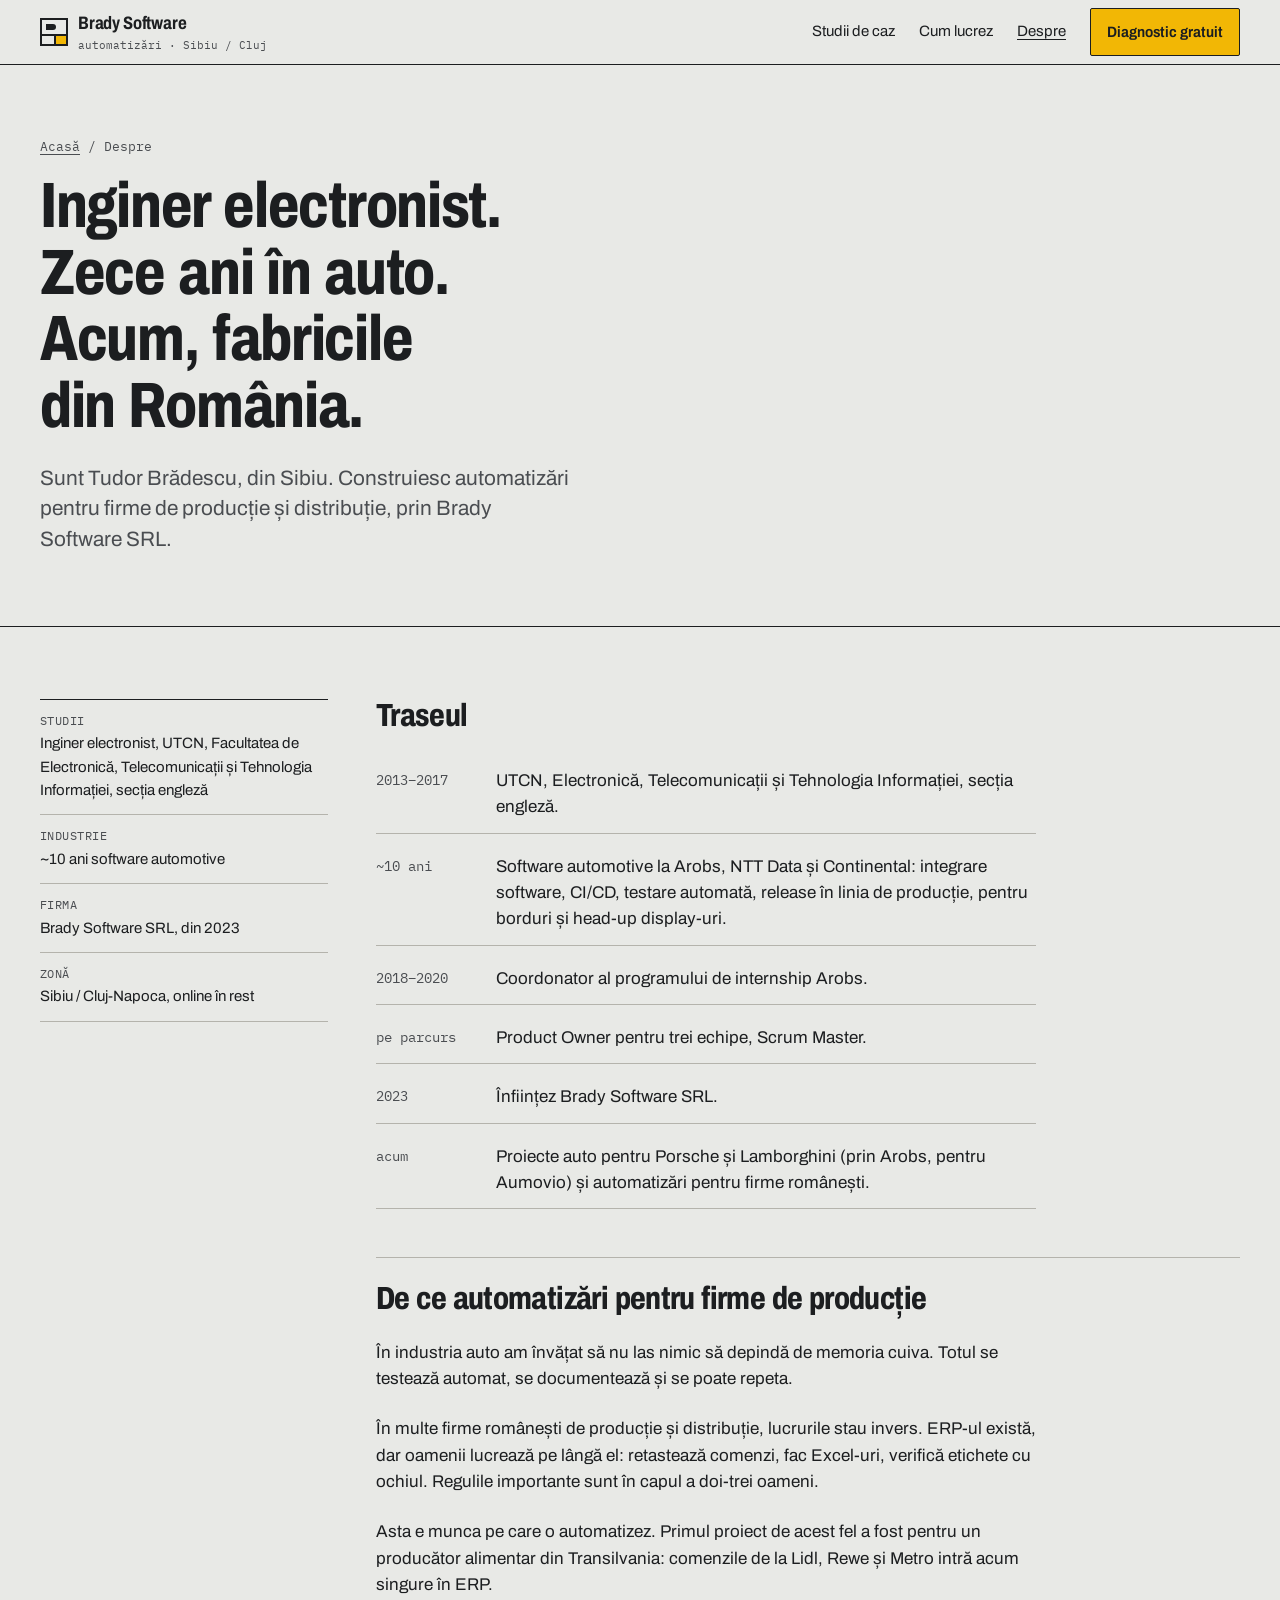
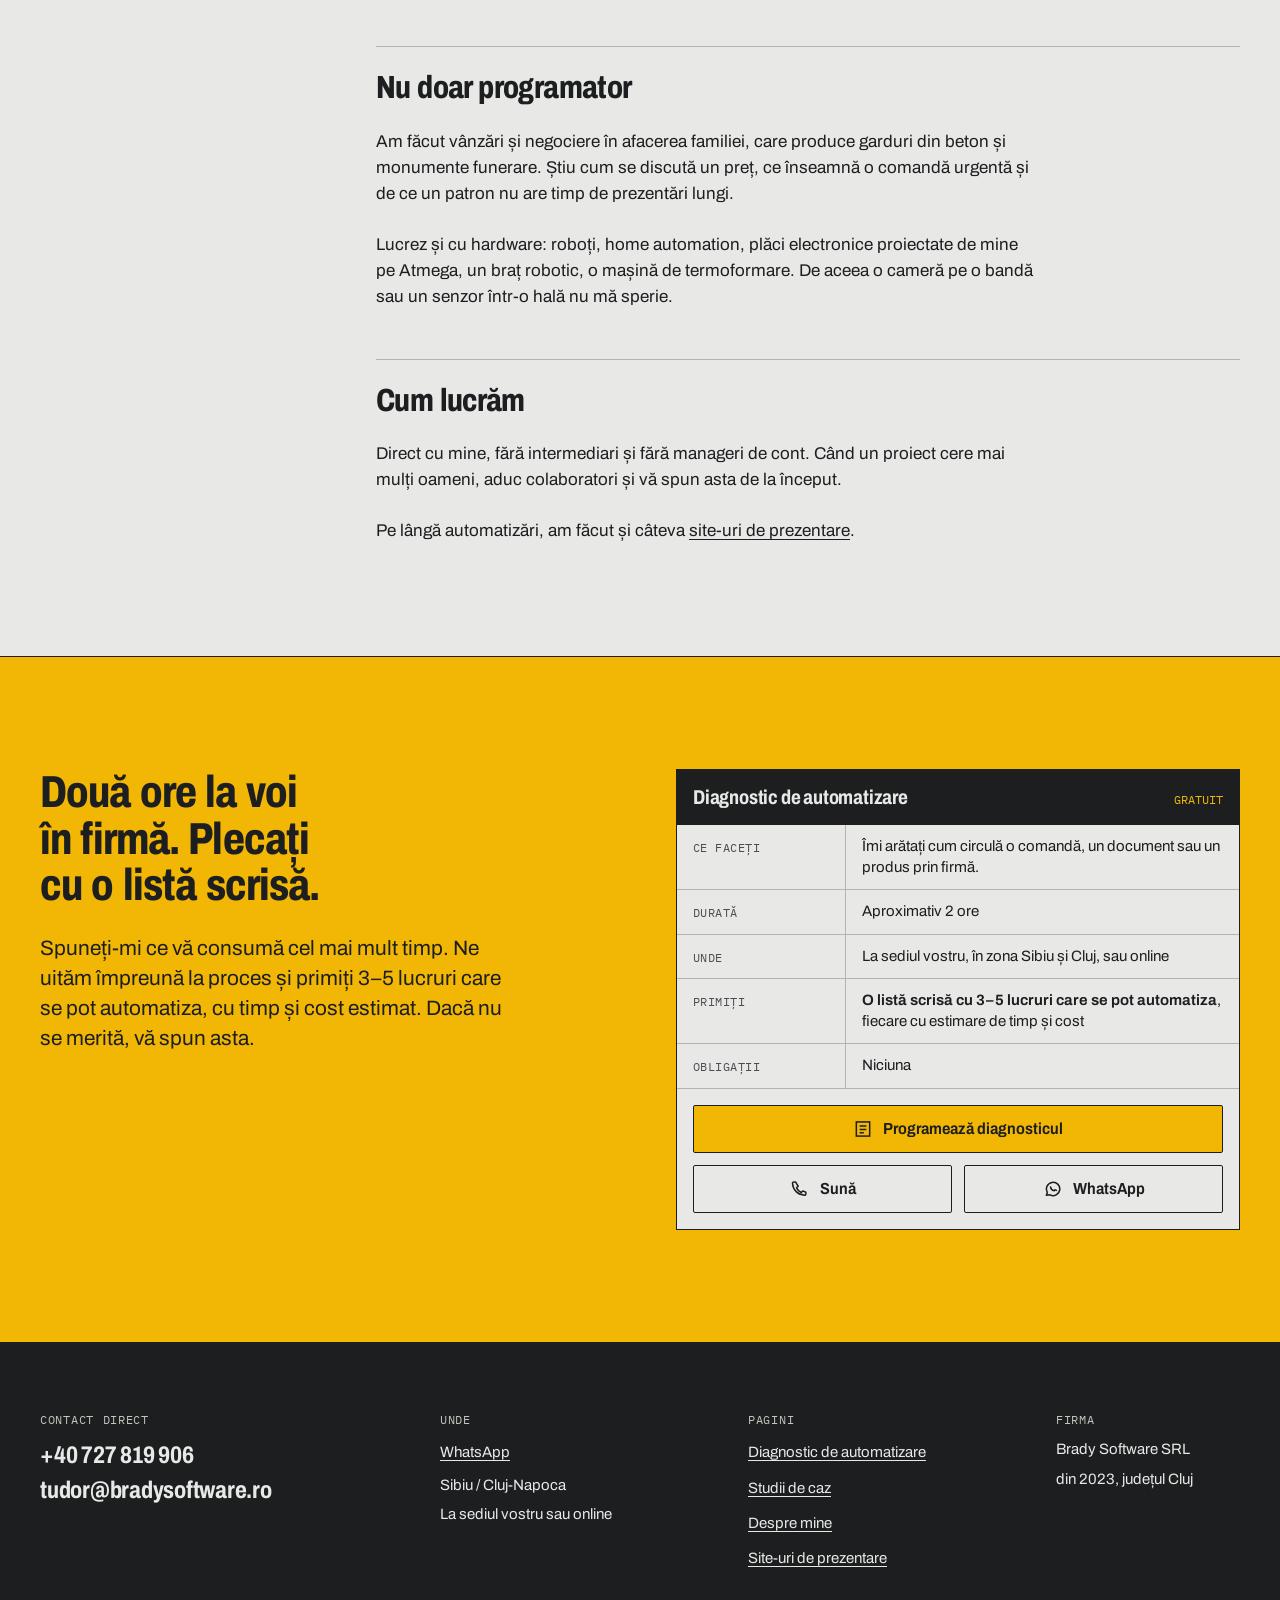
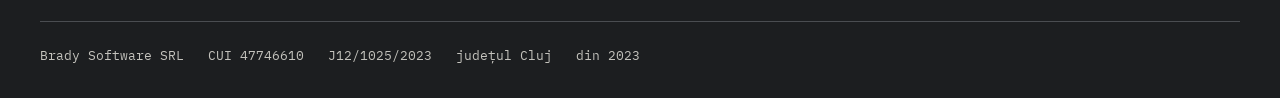
==== despre/index.html @ f9c05fac "Redesign bradysoftware.ro: fișa tehnică pentru Diagnostic de automatizare Site static nou, construit" ====
<!doctype html>
<html lang="ro">
<head>
<meta charset="utf-8">
<meta name="viewport" content="width=device-width, initial-scale=1">
<title>Despre Tudor Brădescu · inginer electronist, Brady Software</title>
<meta name="description" content="Tudor Brădescu: inginer electronist (UTCN), ~10 ani software automotive pentru Porsche, Lamborghini, VAG, Fiat, Daimler. Automatizări pentru firme de producție din Sibiu și Cluj.">
<meta name="google-site-verification" content="6ZUqol2t58WAzZCmuZWz_igj--zonNAEHLZI6_IPWWA">
<meta name="theme-color" content="#E8E9E6">
<link rel="canonical" href="https://bradysoftware.ro/despre/">
<link rel="icon" href="/favicon.svg" type="image/svg+xml">
<link rel="preload" href="/assets/fonts/archivo-ro.woff2" as="font" type="font/woff2" crossorigin>
<link rel="stylesheet" href="/assets/css/site.css">
<meta property="og:type" content="website">
<meta property="og:locale" content="ro_RO">
<meta property="og:site_name" content="Brady Software">
<meta property="og:title" content="Despre Tudor Brădescu · inginer electronist, Brady Software">
<meta property="og:description" content="Tudor Brădescu: inginer electronist (UTCN), ~10 ani software automotive pentru Porsche, Lamborghini, VAG, Fiat, Daimler. Automatizări pentru firme de producție din Sibiu și Cluj.">
<meta property="og:url" content="https://bradysoftware.ro/despre/">
<meta property="og:image" content="https://bradysoftware.ro/og-image.jpg">
<meta property="og:image:width" content="1200">
<meta property="og:image:height" content="630">
<meta property="og:image:alt" content="Brady Software: automatizări și AI pentru producție și distribuție. Diagnostic de automatizare gratuit.">
<meta name="twitter:card" content="summary_large_image">
</head>
<body>
<a class="skip" href="#continut">Sari la conținut</a>
<header class="site-head">
  <div class="wrap">
    <a class="brand" href="/" aria-label="Brady Software, pagina principală"><svg viewBox="0 0 28 28" aria-hidden="true"><rect x="1" y="1" width="26" height="26" fill="none" stroke="#1C1E20" stroke-width="2"/><path d="M1 17h26M15 17v10" stroke="#1C1E20" stroke-width="2"/><rect x="16" y="18" width="10" height="8" fill="#F2B705"/><path d="M6 6h7a3 3 0 0 1 0 6H6z" fill="#1C1E20"/></svg><span>Brady Software<small>automatizări · Sibiu / Cluj</small></span></a>
    <nav class="nav" aria-label="Principal">
      <a href="/#studii">Studii de caz</a>
      <a href="/#cum-lucrez" class="hide-sm">Cum lucrez</a>
      <a href="/despre/" aria-current="page">Despre</a>
      <a class="btn btn-signal" href="/diagnostic/">Diagnostic gratuit</a>
    </nav>
  </div>
</header>
<main id="continut">

<header class="page-head">
  <div class="wrap">
    <p class="crumbs"><a href="/">Acasă</a> / Despre</p>
    <h1>Inginer electronist. Zece ani în auto. Acum, fabricile din România.</h1>
    <p class="lead">Sunt Tudor Brădescu, din Sibiu. Construiesc automatizări pentru firme de producție și distribuție, prin Brady Software SRL.</p>
  </div>
</header>
<div class="wrap article">
  <aside class="article-aside" aria-label="Pe scurt">
    <dl>
      <dt>Studii</dt><dd>Inginer electronist, UTCN, Facultatea de Electronică, Telecomunicații și Tehnologia Informației, secția engleză</dd>
      <dt>Industrie</dt><dd>~10 ani software automotive</dd>
      <dt>Firma</dt><dd>Brady Software SRL, din 2023</dd>
      <dt>Zonă</dt><dd>Sibiu / Cluj-Napoca, online în rest</dd>
    </dl>
  </aside>
  <article class="prose">
    <h2>Traseul</h2>
    <ol class="timeline">
      <li><span class="yr">2013–2017</span><span>UTCN, Electronică, Telecomunicații și Tehnologia Informației, secția engleză.</span></li>
      <li><span class="yr">~10 ani</span><span>Software automotive la Arobs, NTT Data și Continental: integrare software, CI/CD, testare automată, release în linia de producție, pentru borduri și head-up display-uri.</span></li>
      <li><span class="yr">2018–2020</span><span>Coordonator al programului de internship Arobs.</span></li>
      <li><span class="yr">pe parcurs</span><span>Product Owner pentru trei echipe, Scrum Master.</span></li>
      <li><span class="yr">2023</span><span>Înființez Brady Software SRL.</span></li>
      <li><span class="yr">acum</span><span>Proiecte auto pentru Porsche și Lamborghini (prin Arobs, pentru Aumovio) și automatizări pentru firme românești.</span></li>
    </ol>

    <h2>De ce automatizări pentru firme de producție</h2>
    <p>În industria auto am învățat să nu las nimic să depindă de memoria cuiva. Totul se testează automat, se documentează și se poate repeta.</p>
    <p>În multe firme românești de producție și distribuție, lucrurile stau invers. ERP-ul există, dar oamenii lucrează pe lângă el: retastează comenzi, fac Excel-uri, verifică etichete cu ochiul. Regulile importante sunt în capul a doi-trei oameni.</p>
    <p>Asta e munca pe care o automatizez. Primul proiect de acest fel a fost pentru un producător alimentar din Transilvania: comenzile de la Lidl, Rewe și Metro intră acum singure în ERP.</p>

    <h2>Nu doar programator</h2>
    <p>Am făcut vânzări și negociere în afacerea familiei, care produce garduri din beton și monumente funerare. Știu cum se discută un preț, ce înseamnă o comandă urgentă și de ce un patron nu are timp de prezentări lungi.</p>
    <p>Lucrez și cu hardware: roboți, home automation, plăci electronice proiectate de mine pe Atmega, un braț robotic, o mașină de termoformare. De aceea o cameră pe o bandă sau un senzor într-o hală nu mă sperie.</p>

    <h2>Cum lucrăm</h2>
    <p>Direct cu mine, fără intermediari și fără manageri de cont. Când un proiect cere mai mulți oameni, aduc colaboratori și vă spun asta de la început.</p>
    <p>Pe lângă automatizări, am făcut și câteva <a href="/site-uri/">site-uri de prezentare</a>.</p>
  </article>
</div>
<section class="section cta-final" aria-labelledby="cta-final-h">
  <div class="wrap grid">
    <div>
      <h2 id="cta-final-h">Două ore la voi în firmă. Plecați cu o listă scrisă.</h2>
      <p class="lead">Spuneți-mi ce vă consumă cel mai mult timp. Ne uităm împreună la proces și primiți 3–5 lucruri care se pot automatiza, cu timp și cost estimat. Dacă nu se merită, vă spun asta.</p>
    </div>
    <section class="tblock" aria-label="Oferta: Diagnostic de automatizare">
    <div class="tblock-title"><strong>Diagnostic de automatizare</strong><span>GRATUIT</span></div>
    <dl>
      <dt>Ce faceți</dt><dd>Îmi arătați cum circulă o comandă, un document sau un produs prin firmă.</dd>
      <dt>Durată</dt><dd>Aproximativ 2 ore</dd>
      <dt>Unde</dt><dd>La sediul vostru, în zona Sibiu și Cluj, sau online</dd>
      <dt>Primiți</dt><dd><strong>O listă scrisă cu 3–5 lucruri care se pot automatiza</strong>, fiecare cu estimare de timp și cost</dd>
      <dt>Obligații</dt><dd>Niciuna</dd>
    </dl>
    <div class="tblock-foot"><div class="btn-row">
        <a class="btn btn-signal" href="/diagnostic/"><svg viewBox="0 0 24 24" aria-hidden="true" fill="none" stroke="currentColor" stroke-width="1.8"><rect x="4" y="3.5" width="16" height="17"/><path d="M8 8.5h8M8 12.5h8M8 16.5h5"/></svg>Programează diagnosticul</a>
        <a class="btn btn-line" href="tel:+40727819906"><svg viewBox="0 0 24 24" aria-hidden="true" fill="none" stroke="currentColor" stroke-width="1.8" stroke-linejoin="round"><path d="M6.6 3.5h-2a1.6 1.6 0 0 0-1.6 1.7c.6 8 6.3 13.7 14.3 14.3a1.6 1.6 0 0 0 1.7-1.6v-2l-3.6-1.6-1.9 1.9a11 11 0 0 1-5.6-5.6l1.9-1.9z"/></svg>Sună</a>
        <a class="btn btn-line" href="https://wa.me/40727819906?text=Bun%C4%83%20ziua%2C%20a%C8%99%20vrea%20un%20Diagnostic%20de%20automatizare."><svg viewBox="0 0 24 24" aria-hidden="true" fill="none" stroke="currentColor" stroke-width="1.8" stroke-linejoin="round"><path d="M4 19.5l1.2-3.6A8 8 0 1 1 8.4 19z"/><path d="M9 9.5c.3 2.4 2.1 4.2 4.5 4.6l1-1.1 1.6.7" stroke-linecap="round"/></svg>WhatsApp</a>
      </div></div>
  </section>
  </div>
</section>
</main>
<footer class="site-foot dark">
  <div class="wrap">
    <div class="foot-grid">
      <div class="foot-big">
        <h2>Contact direct</h2>
        <a href="tel:+40727819906">+40 727 819 906</a>
        <a href="mailto:tudor@bradysoftware.ro">tudor@bradysoftware.ro</a>
      </div>
      <div>
        <h2>Unde</h2>
        <ul>
          <li><a href="https://wa.me/40727819906?text=Bun%C4%83%20ziua%2C%20a%C8%99%20vrea%20un%20Diagnostic%20de%20automatizare.">WhatsApp</a></li>
          <li>Sibiu / Cluj-Napoca</li>
          <li>La sediul vostru sau online</li>
        </ul>
      </div>
      <div>
        <h2>Pagini</h2>
        <ul>
          <li><a href="/diagnostic/">Diagnostic de automatizare</a></li>
          <li><a href="/#studii">Studii de caz</a></li>
          <li><a href="/despre/">Despre mine</a></li>
          <li><a href="/site-uri/">Site-uri de prezentare</a></li>
        </ul>
      </div>
      <div>
        <h2>Firma</h2>
        <ul>
          <li>Brady Software SRL</li>
          <li>din 2023, județul Cluj</li>
        </ul>
      </div>
    </div>
    <p class="foot-legal"><span>Brady Software SRL</span><span>CUI 47746610</span><span>J12/1025/2023</span><span>județul Cluj</span><span>din 2023</span></p>
  </div>
</footer>
</body>
</html>
---- assets/css/site.css ----
/* bradysoftware.ro — fișa tehnică. Tokeni și reguli: DESIGN.md */

@font-face {
  font-family: "Archivo";
  src: url("../fonts/archivo-ro.woff2") format("woff2");
  font-weight: 400 800;
  font-stretch: 75% 100%;
  font-display: swap;
}
@font-face {
  font-family: "Plex Mono";
  src: url("../fonts/ibm-plex-mono-latin-400-normal.woff2") format("woff2");
  font-weight: 400;
  font-display: swap;
  unicode-range: U+0000-00FF, U+2000-206F, U+20AC, U+2192;
}
@font-face {
  font-family: "Plex Mono";
  src: url("../fonts/ibm-plex-mono-latin-ext-400-normal.woff2") format("woff2");
  font-weight: 400;
  font-display: swap;
  unicode-range: U+0100-02FF;
}
@font-face {
  font-family: "Plex Mono";
  src: url("../fonts/ibm-plex-mono-latin-500-normal.woff2") format("woff2");
  font-weight: 500;
  font-display: swap;
  unicode-range: U+0000-00FF, U+2000-206F, U+20AC, U+2192;
}
@font-face {
  font-family: "Plex Mono";
  src: url("../fonts/ibm-plex-mono-latin-ext-500-normal.woff2") format("woff2");
  font-weight: 500;
  font-display: swap;
  unicode-range: U+0100-02FF;
}

:root {
  --paper: #E8E9E6;
  --paper-2: #DCDEDA;
  --ink: #1C1E20;
  --ink-2: #4A4D51;
  --rule: #B4B3AC;
  --signal: #F2B705;
  --on-signal: #1C1E20;

  --sans: "Archivo", "Helvetica Neue", sans-serif;
  --mono: "Plex Mono", ui-monospace, "Cascadia Mono", Consolas, monospace;

  --gutter: 20px;
  --wrap: 1200px;
  --s1: 8px; --s2: 12px; --s3: 16px; --s4: 24px; --s5: 32px; --s6: 48px; --s7: 72px; --s8: 112px;

  color-scheme: light;
}
@media (min-width: 720px) { :root { --gutter: 40px; } }

*, *::before, *::after { box-sizing: border-box; }
html { -webkit-text-size-adjust: 100%; text-size-adjust: 100%; scroll-padding-top: 24px; }
body {
  margin: 0;
  background: var(--paper);
  color: var(--ink);
  font-family: var(--sans);
  font-size: 1.0625rem;
  line-height: 1.55;
  font-stretch: 100%;
  font-kerning: normal;
  text-rendering: optimizeLegibility;
}
::selection { background: var(--signal); color: var(--on-signal); }
img, svg { display: block; max-width: 100%; height: auto; }
a { color: inherit; text-decoration-thickness: 1px; text-underline-offset: 0.2em; }
a:hover { text-decoration-thickness: 2px; }
:focus-visible { outline: 3px solid var(--ink); outline-offset: 3px; box-shadow: 0 0 0 6px var(--signal); }
.dark :focus-visible { outline-color: var(--signal); box-shadow: none; }

h1, h2, h3 {
  font-stretch: 78%;
  font-weight: 760;
  letter-spacing: -0.02em;
  line-height: 1.04;
  margin: 0;
  text-wrap: balance;
  word-spacing: 0.07em;
}
h1 { font-size: clamp(2.6rem, 1.7rem + 3.6vw, 4.25rem); }
h2 { font-size: clamp(1.9rem, 1.3rem + 2.4vw, 2.8rem); }
h3 { font-size: clamp(1.25rem, 1.1rem + 0.6vw, 1.5rem); line-height: 1.2; letter-spacing: -0.01em; }
p { margin: 0 0 1em; max-width: 66ch; text-wrap: pretty; }
p:last-child { margin-bottom: 0; }
.lead { font-size: clamp(1.125rem, 1rem + 0.5vw, 1.3rem); line-height: 1.45; color: var(--ink-2); max-width: 40ch; }
.mono { font-family: var(--mono); font-size: 0.875em; letter-spacing: 0; }
.muted { color: var(--ink-2); }

.skip { position: absolute; left: -9999px; top: 0; background: var(--signal); padding: 12px 16px; z-index: 10; }
.skip:focus { left: 8px; top: 8px; }

.wrap { max-width: calc(var(--wrap) + 2 * var(--gutter)); margin: 0 auto; padding: 0 var(--gutter); }

/* ---------- antet ---------- */
.site-head { border-bottom: 1px solid var(--ink); background: var(--paper); }
.site-head .wrap { display: flex; align-items: center; gap: var(--s4); min-height: 64px; flex-wrap: wrap; }
.brand { display: flex; align-items: center; gap: 10px; text-decoration: none; font-weight: 700; font-stretch: 80%; font-size: 1.125rem; letter-spacing: -0.01em; margin-right: auto; }
.brand svg { width: 28px; height: 28px; flex: none; }
.brand small { display: block; font-family: var(--mono); font-weight: 400; font-size: 0.6875rem; font-stretch: 100%; color: var(--ink-2); letter-spacing: 0; }
.nav { display: flex; gap: var(--s4); align-items: center; }
.nav a { text-decoration: none; font-size: 0.9375rem; padding: 10px 0; }
.nav a:hover, .nav a[aria-current="page"] { text-decoration: underline; }
.nav .btn { padding: 10px 16px; }
.nav .btn, .nav .btn:hover, .nav .btn[aria-current] { text-decoration: none; }
@media (max-width: 719px) {
  .site-head .wrap { gap: 0 var(--s3); padding-top: 8px; }
  .nav { width: 100%; justify-content: space-between; border-top: 1px solid var(--rule); margin-top: 8px; gap: var(--s2); }
  .nav a { font-size: 0.875rem; padding: 12px 0; }
  .nav .btn { order: 9; padding: 8px 12px; }
}

/* ---------- butoane ---------- */
.btn {
  display: inline-flex; align-items: center; justify-content: center; gap: 10px;
  min-height: 48px; padding: 12px 20px;
  font: inherit; font-weight: 650; font-stretch: 90%; font-size: 1rem; line-height: 1.2;
  text-decoration: none; cursor: pointer;
  border: 1.5px solid var(--ink); border-radius: 2px;
  background: transparent; color: var(--ink);
  transition: background-color .15s ease-out, color .15s ease-out;
}
.btn svg { width: 20px; height: 20px; flex: none; }
.btn-signal { background: var(--signal); color: var(--on-signal); border-color: var(--ink); }
.btn-signal:hover { background: var(--ink); color: var(--paper); }
.btn-line:hover { background: var(--ink); color: var(--paper); }
.dark .btn { border-color: var(--paper); color: var(--paper); }
.dark .btn-signal { color: var(--on-signal); border-color: var(--signal); }
.dark .btn-signal:hover { background: var(--paper); border-color: var(--paper); color: var(--ink); }
.dark .btn-line:hover { background: var(--paper); color: var(--ink); }
.btn-row { display: flex; flex-wrap: wrap; gap: var(--s2); }
@media (max-width: 479px) { .btn-row .btn { flex: 1 1 100%; } }

/* ---------- secțiuni ---------- */
.section { padding: var(--s7) 0; border-top: 1px solid var(--ink); }
.section:first-child { border-top: 0; }
@media (min-width: 960px) { .section { padding: var(--s8) 0; } }
.section-head { display: grid; gap: var(--s3); margin-bottom: var(--s6); }
@media (min-width: 960px) {
  .section-head { grid-template-columns: 5fr 7fr; gap: var(--s4); align-items: end; }
  .section-head p { justify-self: start; }
}
.dark { background: var(--ink); color: var(--paper); }
.dark .muted, .dark .lead { color: #C4C3BD; }
.dark a { color: var(--paper); }

/* ---------- hero ---------- */
.hero { padding: var(--s6) 0 var(--s7); }
@media (min-width: 960px) {
  .hero { padding: var(--s7) 0 var(--s8); }
  .hero-grid { display: grid; grid-template-columns: 7fr 5fr; gap: var(--s6); align-items: start; }
}
.hero h1 { margin-bottom: var(--s4); max-width: 15ch; }
.hero h1 .sub { display: block; color: var(--ink-2); font-weight: 560; margin-top: 0.12em; }
.hero .lead { margin-bottom: var(--s5); }
.hero-grid > .tblock { margin-top: var(--s6); }
@media (min-width: 960px) { .hero-grid > .tblock { margin-top: 10px; } }

/* ---------- indicator (cartuș) ---------- */
.tblock { border: 1.5px solid var(--ink); background: var(--paper-2); font-size: 0.9375rem; }
.tblock-title { display: flex; justify-content: space-between; align-items: baseline; gap: var(--s3); padding: 14px 16px; border-bottom: 1.5px solid var(--ink); background: var(--ink); color: var(--paper); }
.tblock-title strong { font-stretch: 80%; font-weight: 720; font-size: 1.25rem; letter-spacing: -0.01em; line-height: 1.3; }
.tblock-title span { font-family: var(--mono); font-size: 0.75rem; color: var(--signal); white-space: nowrap; }
.tblock dl { margin: 0; display: grid; grid-template-columns: minmax(84px, 30%) 1fr; }
.tblock dt, .tblock dd { margin: 0; padding: 11px 16px; border-bottom: 1px solid var(--rule); }
.tblock dt { font-family: var(--mono); font-size: 0.75rem; text-transform: uppercase; letter-spacing: 0.04em; color: var(--ink-2); border-right: 1px solid var(--rule); padding-top: 14px; }
.tblock dd { line-height: 1.4; }
.tblock dd strong { font-weight: 650; }
.tblock-foot { padding: 16px; display: grid; gap: var(--s2); }
.tblock-foot .btn { width: 100%; }
.tblock-foot .btn-row .btn { flex: 1 1 140px; width: auto; }
.tblock-foot .btn-row .btn-signal { flex-basis: 100%; }
.tblock.on-dark { color: var(--ink); }
.tblock.on-dark a { color: var(--ink); }
.tblock.on-dark .btn-signal { border-color: var(--ink); color: var(--on-signal); }
.tblock.on-dark .btn-signal:hover { background: var(--ink); color: var(--paper); }
.tblock.on-dark .btn-line { border-color: var(--ink); color: var(--ink); }
.tblock.on-dark .btn-line:hover { background: var(--ink); color: var(--paper); }

/* ---------- bandă de dovezi ---------- */
.proof { border-top: 1px solid var(--ink); border-bottom: 1px solid var(--ink); }
.proof ul { list-style: none; margin: 0; padding: 0; display: grid; }
.proof li { padding: 20px 0; border-bottom: 1px solid var(--rule); display: grid; gap: 4px; }
.proof li:last-child { border-bottom: 0; }
.proof b { font-stretch: 80%; font-weight: 720; font-size: 1.3rem; line-height: 1.3; letter-spacing: -0.01em; }
.proof span { color: var(--ink-2); font-size: 0.9375rem; }
@media (min-width: 960px) {
  .proof ul { grid-template-columns: repeat(3, 1fr); }
  .proof li { border-bottom: 0; border-left: 1px solid var(--rule); padding: 24px 24px; }
  .proof li:first-child { border-left: 0; padding-left: 0; }
}

/* ---------- probleme (listă tabelară) ---------- */
.problems { list-style: none; margin: 0; padding: 0; border-top: 1px solid var(--ink); }
.problems li { display: grid; gap: var(--s2); padding: var(--s4) 0; border-bottom: 1px solid var(--rule); }
.problems q { quotes: "„" "”"; font-stretch: 85%; font-weight: 650; font-size: clamp(1.2rem, 1.05rem + 0.6vw, 1.45rem); line-height: 1.32; letter-spacing: -0.01em; }
.problems p { color: var(--ink-2); }
.problems .tag { font-family: var(--mono); font-size: 0.75rem; color: var(--ink-2); text-transform: uppercase; letter-spacing: 0.04em; }
@media (min-width: 960px) {
  .problems li { grid-template-columns: 6fr 5fr 3fr; gap: var(--s5); align-items: baseline; }
  .problems .tag { text-align: right; }
}

/* ---------- studii de caz ---------- */
.cases { display: grid; gap: 0; border-top: 1px solid var(--ink); }
.case { display: grid; gap: var(--s4); padding: var(--s6) 0; border-bottom: 1px solid var(--rule); }
.case:last-child { border-bottom: 0; padding-bottom: 0; }
.case h3 { font-size: clamp(1.5rem, 1.2rem + 1.2vw, 2.1rem); max-width: 20ch; }
.case h3 a { text-decoration: none; }
.case h3 a:hover { text-decoration: underline; text-decoration-thickness: 2px; }
.case .status { display: inline-block; margin-bottom: var(--s2); }
.case-body p { color: var(--ink-2); }
.case-body .more { display: inline-block; margin-top: var(--s3); font-weight: 650; }
@media (min-width: 960px) {
  .case { grid-template-columns: 6fr 6fr; gap: var(--s7); align-items: center; }
  .case.flip .case-fig { order: -1; }
}
.status { font-family: var(--mono); font-size: 0.75rem; letter-spacing: 0.02em; padding: 3px 8px; border: 1px solid currentColor; white-space: nowrap; }
.status.live::before { content: ""; display: inline-block; width: 7px; height: 7px; background: var(--ink); margin-right: 7px; vertical-align: 1px; }
.status.dev { background: var(--signal); border-color: var(--ink); }

.fig { border: 1px solid var(--ink); background: var(--paper); padding: var(--s3); }
.fig figcaption { font-family: var(--mono); font-size: 0.75rem; color: var(--ink-2); border-top: 1px solid var(--rule); margin: var(--s3) calc(-1 * var(--s3)) calc(-1 * var(--s3)); padding: 10px var(--s3); }
.fig svg { width: 100%; height: auto; max-width: 460px; margin: 0 auto; }
figure { margin: 0; }

/* diagrame SVG */
.dg text { font-family: var(--mono); font-size: 13px; fill: var(--ink); }
.dg .t-sm { font-size: 12px; fill: var(--ink-2); }
.dg .t-lg { font-family: var(--sans); font-stretch: 80%; font-weight: 700; font-size: 17px; }
.dg .box { fill: var(--paper); stroke: var(--ink); stroke-width: 1.5; }
.dg .box-2 { fill: var(--paper-2); stroke: var(--ink); stroke-width: 1.5; }
.dg .box-ink { fill: var(--ink); stroke: var(--ink); }
.dg .box-sig { fill: var(--signal); stroke: var(--ink); stroke-width: 1.5; }
.dg .t-inv { fill: var(--paper); }
.dg .wire { fill: none; stroke: var(--ink); stroke-width: 1.5; }
.dg .flow { fill: none; stroke: var(--ink); stroke-width: 2; stroke-dasharray: 6 6; animation: flow 1.6s linear infinite; }
.dg .flow-sig { stroke: var(--signal); }
.dg .thin { fill: none; stroke: var(--rule); stroke-width: 1; }
.dg .arrow { fill: var(--ink); }
@keyframes flow { to { stroke-dashoffset: -24; } }
@media (prefers-reduced-motion: reduce) {
  .dg .flow { animation: none; }
  * { transition: none !important; scroll-behavior: auto !important; }
}

/* ---------- proces ---------- */
.steps { list-style: none; margin: 0; padding: 0; counter-reset: step; display: grid; border-top: 1px solid var(--ink); }
.steps li { counter-increment: step; padding: var(--s4) 0; border-bottom: 1px solid var(--rule); display: grid; grid-template-columns: 48px 1fr; gap: 0 var(--s3); }
.steps li::before { content: counter(step); grid-row: span 2; font-family: var(--mono); font-weight: 500; font-size: 0.875rem; width: 36px; height: 36px; display: grid; place-items: center; border: 1.5px solid var(--ink); }
.steps li:first-child::before { background: var(--signal); }
.steps h3 { margin-bottom: 6px; }
.steps p { color: var(--ink-2); font-size: 1rem; }
@media (min-width: 960px) {
  .steps { grid-template-columns: repeat(4, 1fr); border-top: 0; }
  .steps li { grid-template-columns: 1fr; align-content: start; border-bottom: 0; border-top: 1.5px solid var(--ink); padding: var(--s4) var(--s4) 0 0; position: relative; }
  .steps li::before { grid-row: auto; margin-bottom: var(--s3); margin-top: -43px; background: var(--paper); }
  .steps li:first-child::before { background: var(--signal); }
}

/* ---------- cine sunt ---------- */
.who { display: grid; gap: var(--s6); }
@media (min-width: 960px) { .who { grid-template-columns: 7fr 5fr; gap: var(--s7); } }
.who h2 { margin-bottom: var(--s4); }
.facts { margin: 0; border-top: 1px solid currentColor; }
.facts > div { display: grid; grid-template-columns: 7.5rem 1fr; gap: var(--s3); padding: 14px 0; border-bottom: 1px solid #4A4D51; align-items: baseline; }
.facts dt { font-family: var(--mono); font-size: 1.375rem; font-weight: 500; color: var(--signal); line-height: 1.1; }
.facts dd { margin: 0; }
.timeline { list-style: none; margin: 0; padding: 0; }
.timeline li { display: grid; grid-template-columns: 6.5rem 1fr; gap: var(--s3); padding: 12px 0; border-bottom: 1px solid var(--rule); }
.dark .timeline li { border-color: #4A4D51; }
.timeline .yr { font-family: var(--mono); font-size: 0.875rem; color: var(--ink-2); padding-top: 2px; }
.dark .timeline .yr { color: #C4C3BD; }

/* ---------- CTA final ---------- */
.cta-final .grid { display: grid; gap: var(--s6); }
@media (min-width: 960px) { .cta-final .grid { grid-template-columns: 6fr 6fr; gap: var(--s7); align-items: start; } }
.cta-final { background: var(--signal); color: var(--ink); border-top: 1.5px solid var(--ink); }
.cta-final .lead { color: var(--ink); }
.cta-final .tblock { background: var(--paper); }
.cta-final h2 { margin-bottom: var(--s4); max-width: 16ch; }

/* ---------- pagini de articol (studii de caz, despre) ---------- */
.page-head { padding: var(--s6) 0 var(--s6); border-bottom: 1px solid var(--ink); }
@media (min-width: 960px) { .page-head { padding: var(--s7) 0; } }
.page-head h1 { max-width: 18ch; font-size: clamp(2.2rem, 1.5rem + 3.2vw, 4rem); margin-top: var(--s3); }
.page-head .lead { margin-top: var(--s4); max-width: 46ch; }
.crumbs { font-family: var(--mono); font-size: 0.8125rem; color: var(--ink-2); }
.crumbs a { color: var(--ink-2); }
.meta-row { display: flex; flex-wrap: wrap; gap: var(--s2); align-items: center; margin-top: var(--s4); }

.article { display: grid; gap: var(--s6); padding-block: var(--s6) var(--s7); }
@media (min-width: 960px) { .article { grid-template-columns: 3fr 9fr; gap: var(--s6); padding-block: var(--s7) var(--s8); } }
.article-aside { font-size: 0.9375rem; }
@media (min-width: 960px) { .article-aside { position: sticky; top: 24px; align-self: start; } }
.article-aside dl { margin: 0; border-top: 1.5px solid var(--ink); }
.article-aside dt { font-family: var(--mono); font-size: 0.75rem; text-transform: uppercase; letter-spacing: 0.04em; color: var(--ink-2); padding-top: 12px; }
.article-aside dd { margin: 2px 0 0; padding-bottom: 12px; border-bottom: 1px solid var(--rule); }
.prose > * + * { margin-top: var(--s4); }
.prose h2 { font-size: clamp(1.5rem, 1.2rem + 1.2vw, 2rem); margin-top: var(--s6); padding-top: var(--s4); border-top: 1px solid var(--rule); }
.prose h2:first-child { margin-top: 0; padding-top: 0; border-top: 0; }
.prose p, .prose li { max-width: 66ch; }
.prose ul { padding-left: 1.2em; }
.prose li + li { margin-top: 8px; }
.prose li::marker { color: var(--ink-2); }
.prose .fig { margin: var(--s5) 0; }
.prose blockquote { margin: var(--s5) 0; padding: var(--s4) 0; border-top: 1.5px solid var(--ink); border-bottom: 1.5px solid var(--ink); font-stretch: 85%; font-weight: 650; font-size: clamp(1.3rem, 1.1rem + 0.8vw, 1.7rem); line-height: 1.3; letter-spacing: -0.01em; max-width: 30ch; }
.next-case { border-top: 1px solid var(--ink); padding: var(--s5) 0; display: flex; flex-wrap: wrap; justify-content: space-between; gap: var(--s3); }
.next-case a { font-weight: 650; }

/* ---------- diagnostic ---------- */
.dx-hero { padding: var(--s5) 0 var(--s6); }
.dx-hero h1 { font-size: clamp(2.3rem, 1.5rem + 3.6vw, 4.2rem); max-width: 13ch; margin-bottom: var(--s3); }
.dx-hero .lead { margin-bottom: var(--s4); }
@media (min-width: 960px) {
  .dx-hero { padding: var(--s7) 0; }
  .dx-grid { display: grid; grid-template-columns: 6fr 6fr; gap: var(--s7); align-items: start; }
}
.dx-grid > .tblock { margin-top: var(--s5); }
@media (min-width: 960px) { .dx-grid > .tblock { margin-top: 0; } }
.quick { display: grid; grid-template-columns: 1fr 1fr; gap: var(--s2); }
.quick .btn { width: 100%; }
.quick .btn-signal { grid-column: 1 / -1; }

.form { display: grid; gap: var(--s4); }
.field { display: grid; gap: 6px; }
.field label { font-weight: 600; font-size: 0.9375rem; }
.field .hint { font-size: 0.875rem; color: var(--ink-2); font-weight: 400; }
.field input, .field textarea {
  font: inherit; font-size: 1.0625rem; color: var(--ink);
  background: #F7F6F2; border: 1.5px solid var(--ink); border-radius: 2px;
  padding: 12px 14px; min-height: 50px; width: 100%;
}
.field textarea { min-height: 120px; resize: vertical; line-height: 1.45; }
.field input::placeholder, .field textarea::placeholder { color: #6A6C6F; }
.field input:focus-visible, .field textarea:focus-visible { outline: 3px solid var(--ink); outline-offset: 0; box-shadow: 0 0 0 6px var(--signal); }
.field input[aria-invalid="true"] { border-color: #A3260F; border-width: 2px; }
.field-error { color: #A3260F; font-size: 0.875rem; font-weight: 600; }
.form-status { padding: 14px 16px; border: 1.5px solid var(--ink); font-weight: 600; }
.form-status[hidden] { display: none; }
.form-status.ok { background: var(--signal); }
.form-status.err { background: #F7F6F2; border-color: #A3260F; color: #7E1D0B; }
.form .btn[disabled] { opacity: .6; cursor: progress; }
.small { font-size: 0.875rem; color: var(--ink-2); }

.split { display: grid; gap: var(--s6); }
@media (min-width: 960px) { .split { grid-template-columns: 5fr 7fr; gap: var(--s7); } }

/* ---------- site-uri ---------- */
.shots { display: grid; gap: var(--s6); }
.shot { display: grid; gap: var(--s4); padding-bottom: var(--s6); border-bottom: 1px solid var(--rule); }
.shot:last-child { border-bottom: 0; }
.shot img { border: 1px solid var(--ink); width: 100%; height: auto; background: var(--paper-2); }
@media (min-width: 960px) { .shot { grid-template-columns: 7fr 5fr; gap: var(--s6); align-items: start; } }

/* ---------- subsol ---------- */
.site-foot { background: var(--ink); color: var(--paper); padding: var(--s7) 0 var(--s5); font-size: 0.9375rem; }
.site-foot a { color: var(--paper); }
.foot-grid { display: grid; gap: var(--s5); }
@media (min-width: 720px) { .foot-grid { grid-template-columns: repeat(2, 1fr); } }
@media (min-width: 960px) { .foot-grid { grid-template-columns: 4fr 3fr 3fr 2fr; } }
.foot-grid h2 { font-size: 0.75rem; font-family: var(--mono); font-weight: 400; text-transform: uppercase; letter-spacing: 0.06em; color: #C4C3BD; margin-bottom: var(--s2); font-stretch: 100%; }
.foot-grid ul { list-style: none; margin: 0; padding: 0; display: grid; gap: 6px; }
.foot-grid a { display: inline-block; padding: 3px 0; }
.foot-big a { font-stretch: 80%; font-weight: 720; font-size: 1.5rem; letter-spacing: -0.01em; text-decoration: none; display: block; line-height: 1.2; }
.foot-big a:hover { text-decoration: underline; }
.foot-legal { max-width: none; margin-top: var(--s6); padding-top: var(--s4); border-top: 1px solid #4A4D51; font-family: var(--mono); font-size: 0.8125rem; color: #C4C3BD; display: flex; flex-wrap: wrap; gap: 6px var(--s4); }

.sr { position: absolute; width: 1px; height: 1px; overflow: hidden; clip-path: inset(50%); white-space: nowrap; }
@media (max-width: 719px) { .hide-sm { display: none; } }
.more-cases { margin-top: var(--s5); padding-top: var(--s4); border-top: 1px solid var(--ink); max-width: none; }
@media (min-width: 960px) { .steps-3 { grid-template-columns: repeat(3, 1fr); } }
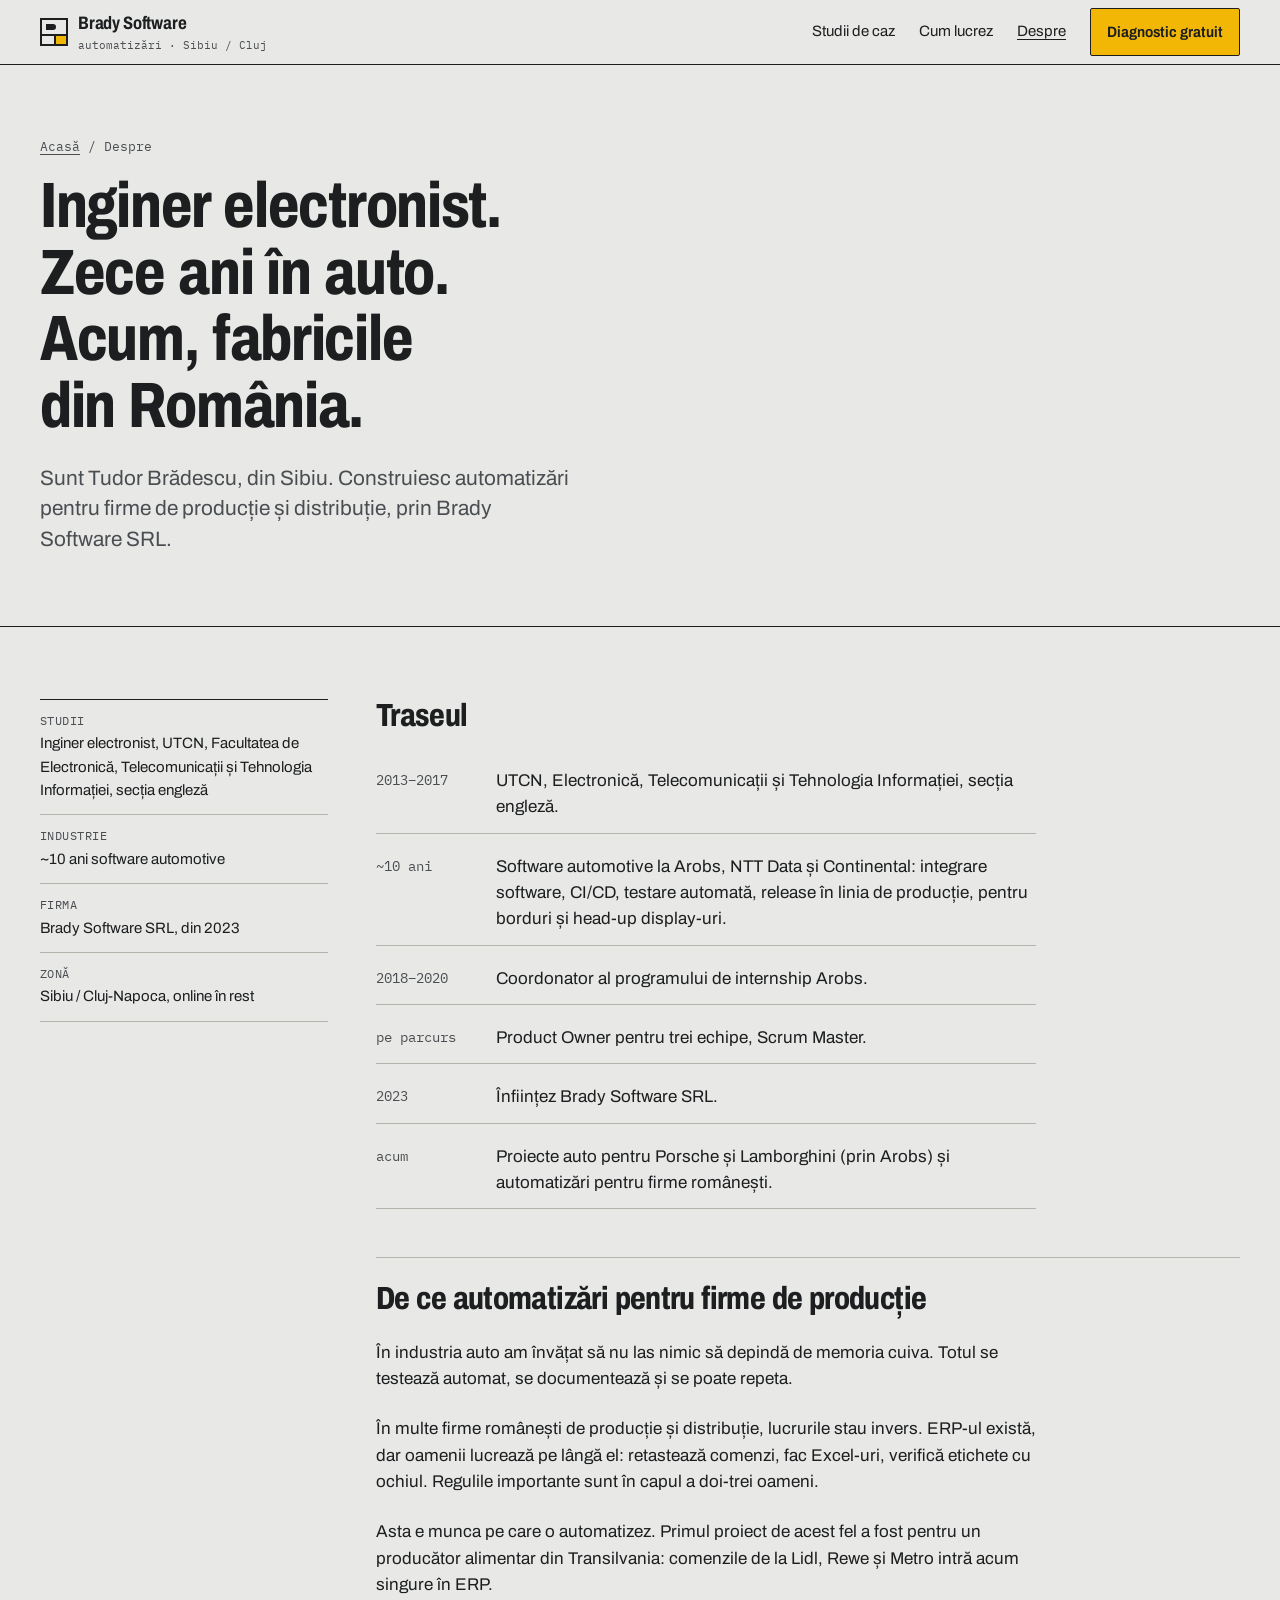
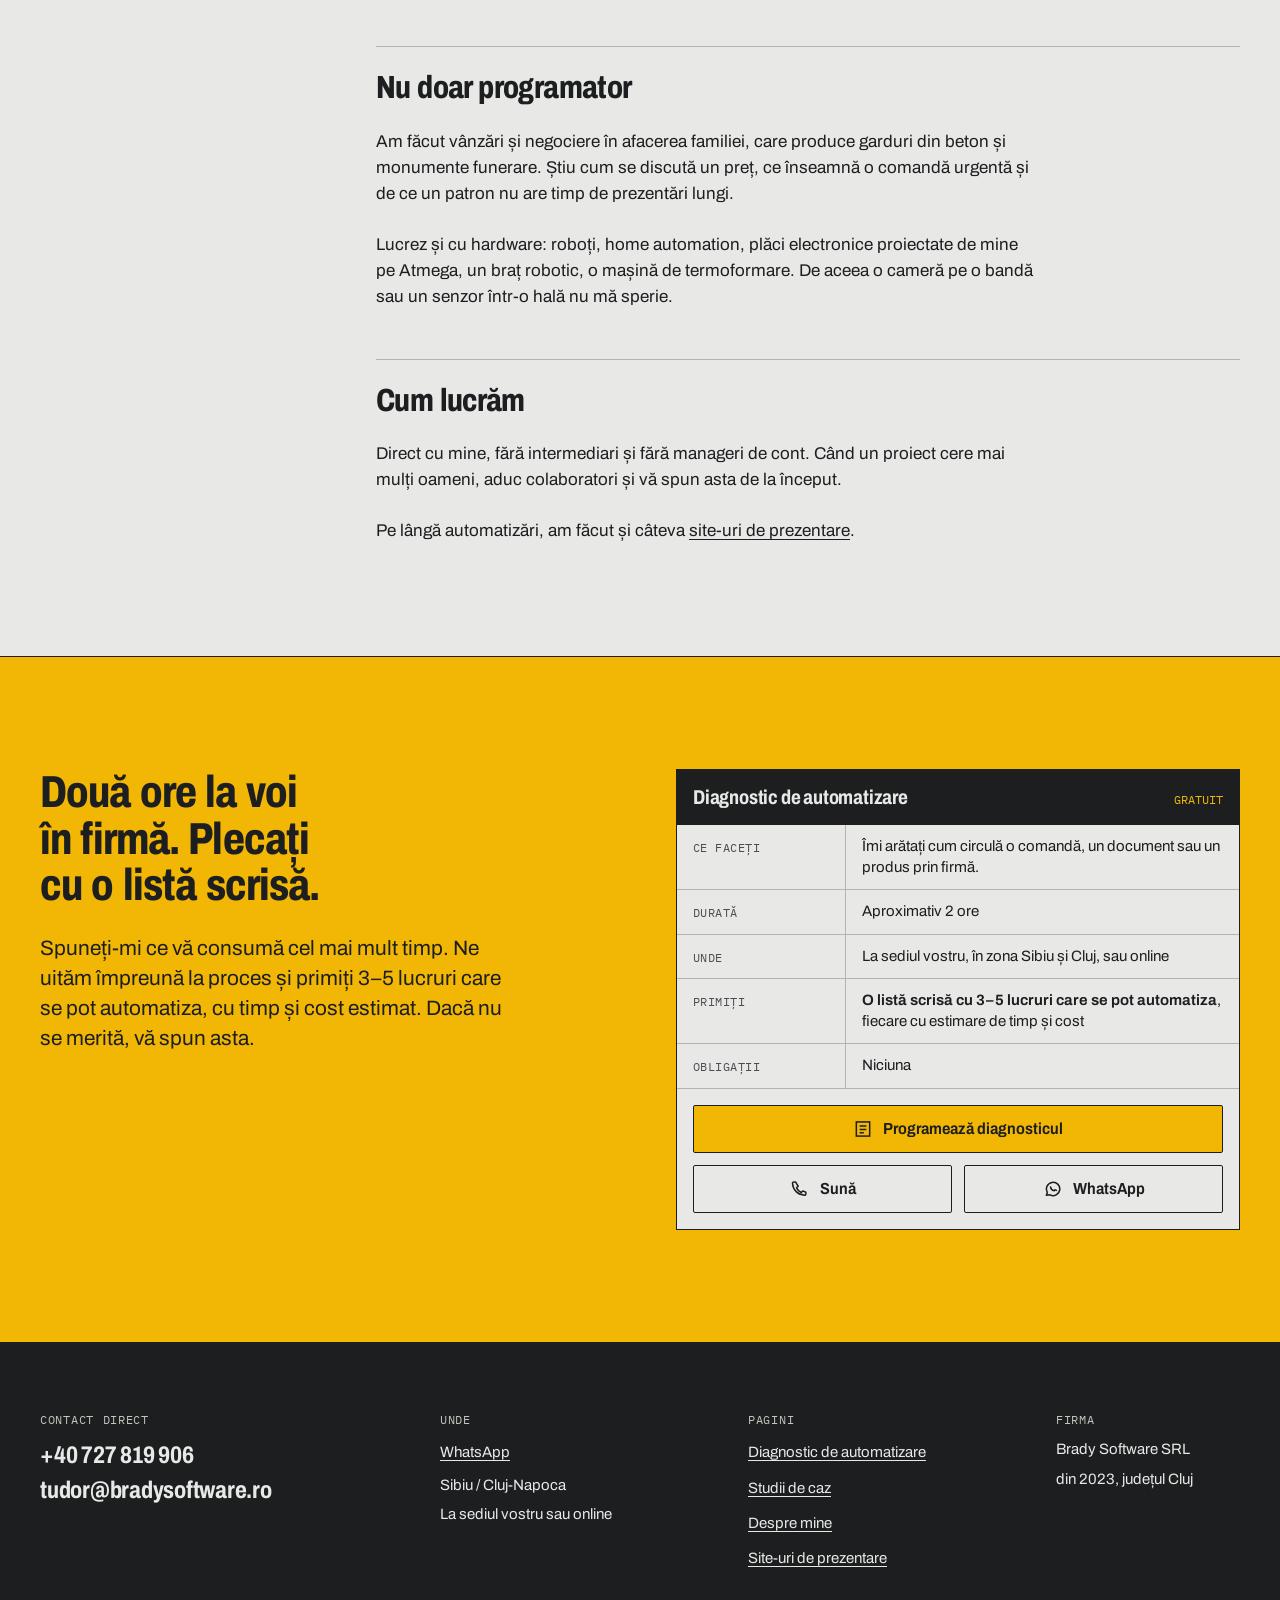
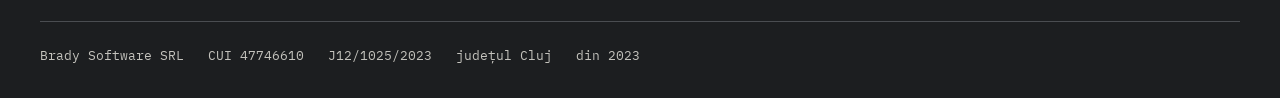
==== commit eb4ae2a2: "Scoate numele Aumovio de pe site (decizie Tudor); Arobs rămâne Co-Authored-By: Claude Opus 5.5 (1M c" ====
--- a/despre/index.html
+++ b/despre/index.html
@@ -62,7 +62,7 @@
       <li><span class="yr">2018–2020</span><span>Coordonator al programului de internship Arobs.</span></li>
       <li><span class="yr">pe parcurs</span><span>Product Owner pentru trei echipe, Scrum Master.</span></li>
       <li><span class="yr">2023</span><span>Înființez Brady Software SRL.</span></li>
-      <li><span class="yr">acum</span><span>Proiecte auto pentru Porsche și Lamborghini (prin Arobs, pentru Aumovio) și automatizări pentru firme românești.</span></li>
+      <li><span class="yr">acum</span><span>Proiecte auto pentru Porsche și Lamborghini (prin Arobs) și automatizări pentru firme românești.</span></li>
     </ol>
 
     <h2>De ce automatizări pentru firme de producție</h2>
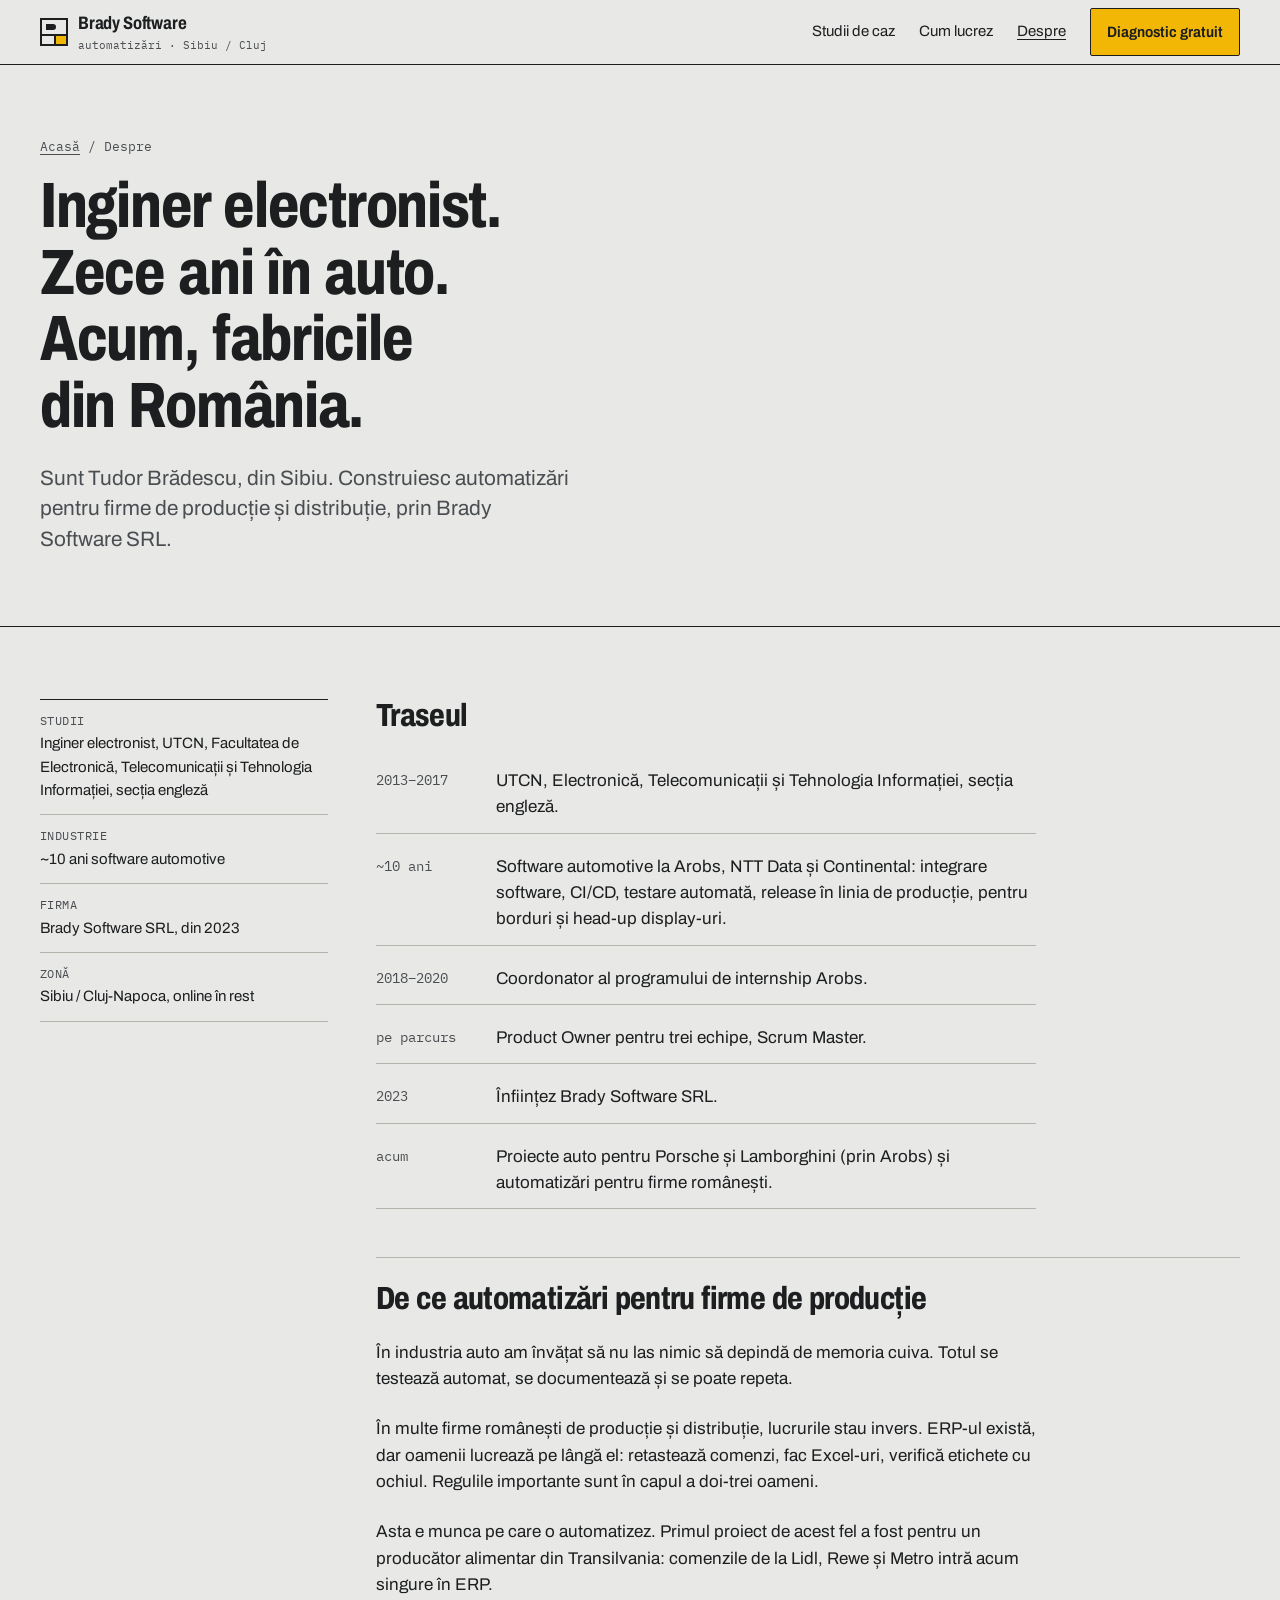
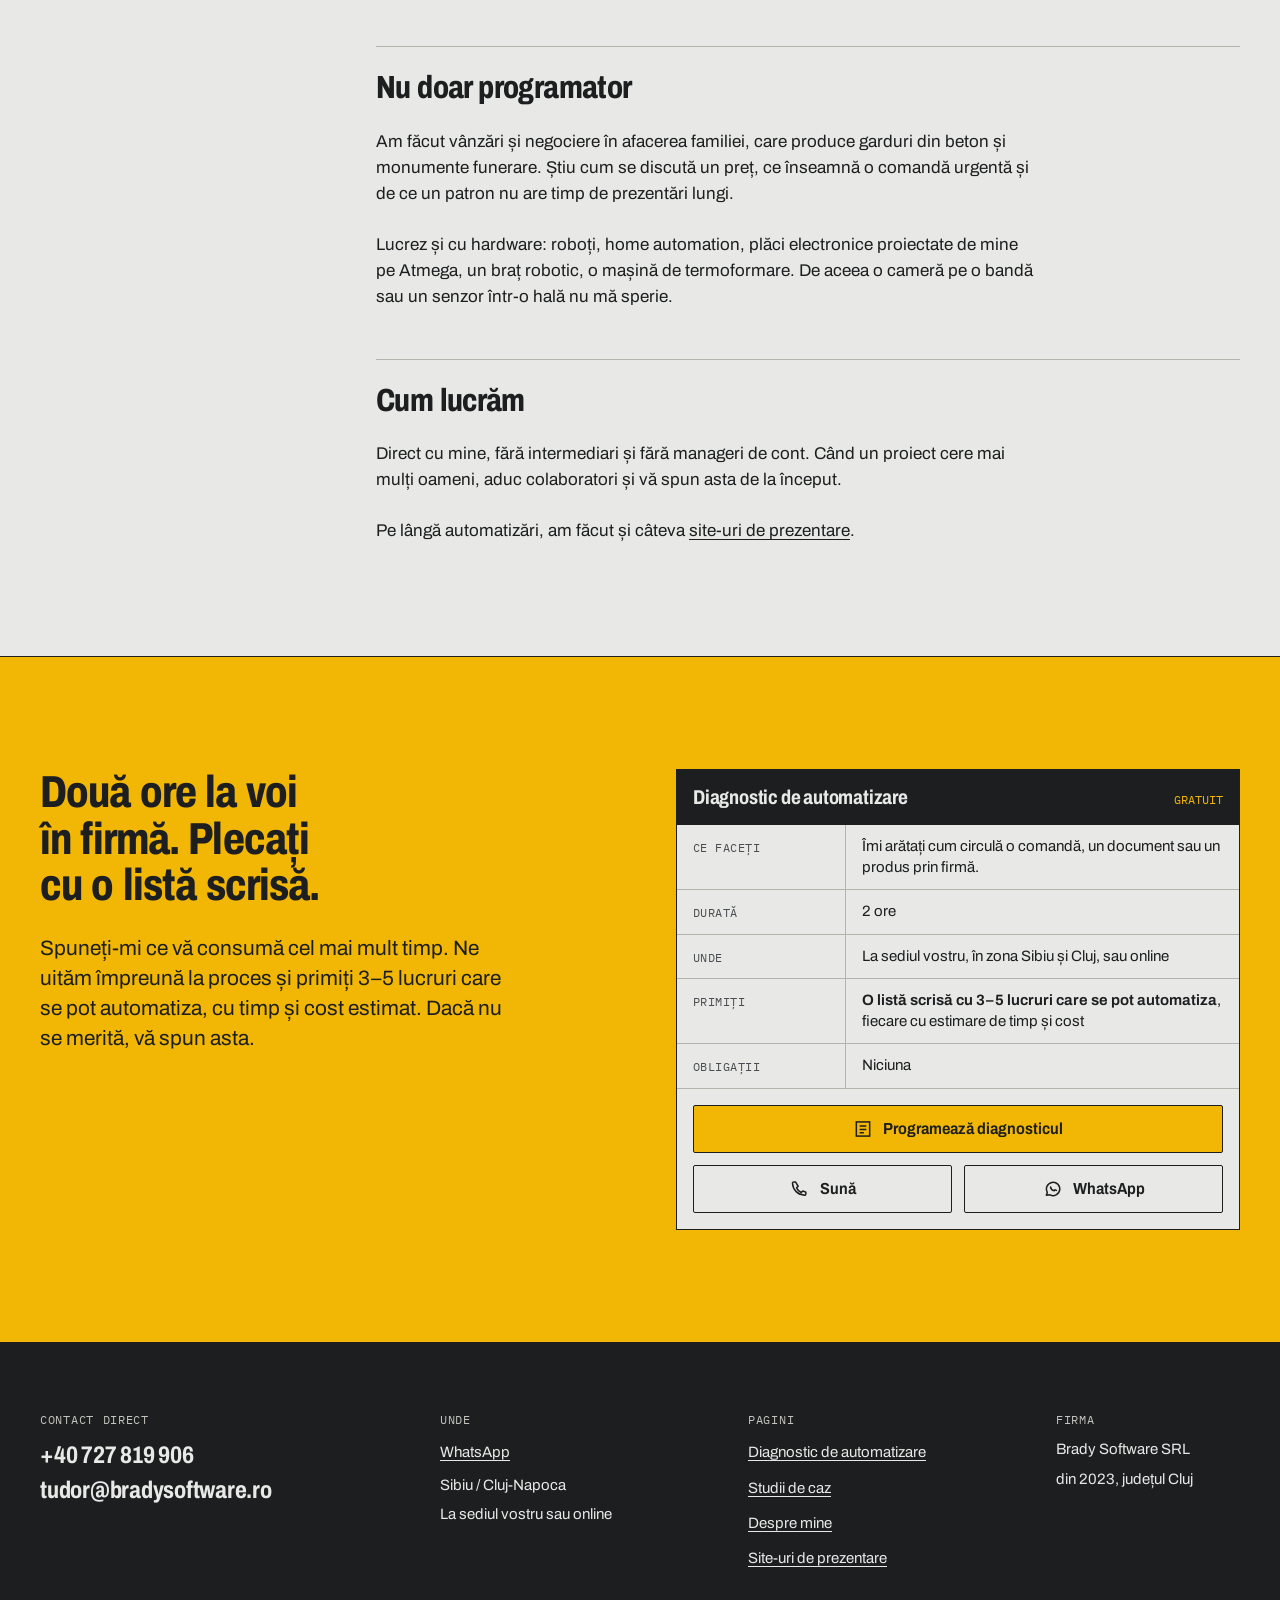
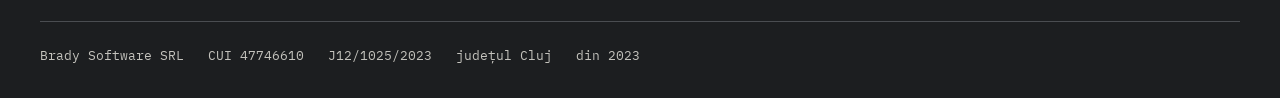
==== commit e65b2b5f: "Aplică răspunsurile lui Tudor: 2 ore, tehnologie reală la studiile A/B, Arobs la asistentul AI, răsp" ====
--- a/despre/index.html
+++ b/despre/index.html
@@ -89,7 +89,7 @@
     <div class="tblock-title"><strong>Diagnostic de automatizare</strong><span>GRATUIT</span></div>
     <dl>
       <dt>Ce faceți</dt><dd>Îmi arătați cum circulă o comandă, un document sau un produs prin firmă.</dd>
-      <dt>Durată</dt><dd>Aproximativ 2 ore</dd>
+      <dt>Durată</dt><dd>2 ore</dd>
       <dt>Unde</dt><dd>La sediul vostru, în zona Sibiu și Cluj, sau online</dd>
       <dt>Primiți</dt><dd><strong>O listă scrisă cu 3–5 lucruri care se pot automatiza</strong>, fiecare cu estimare de timp și cost</dd>
       <dt>Obligații</dt><dd>Niciuna</dd>
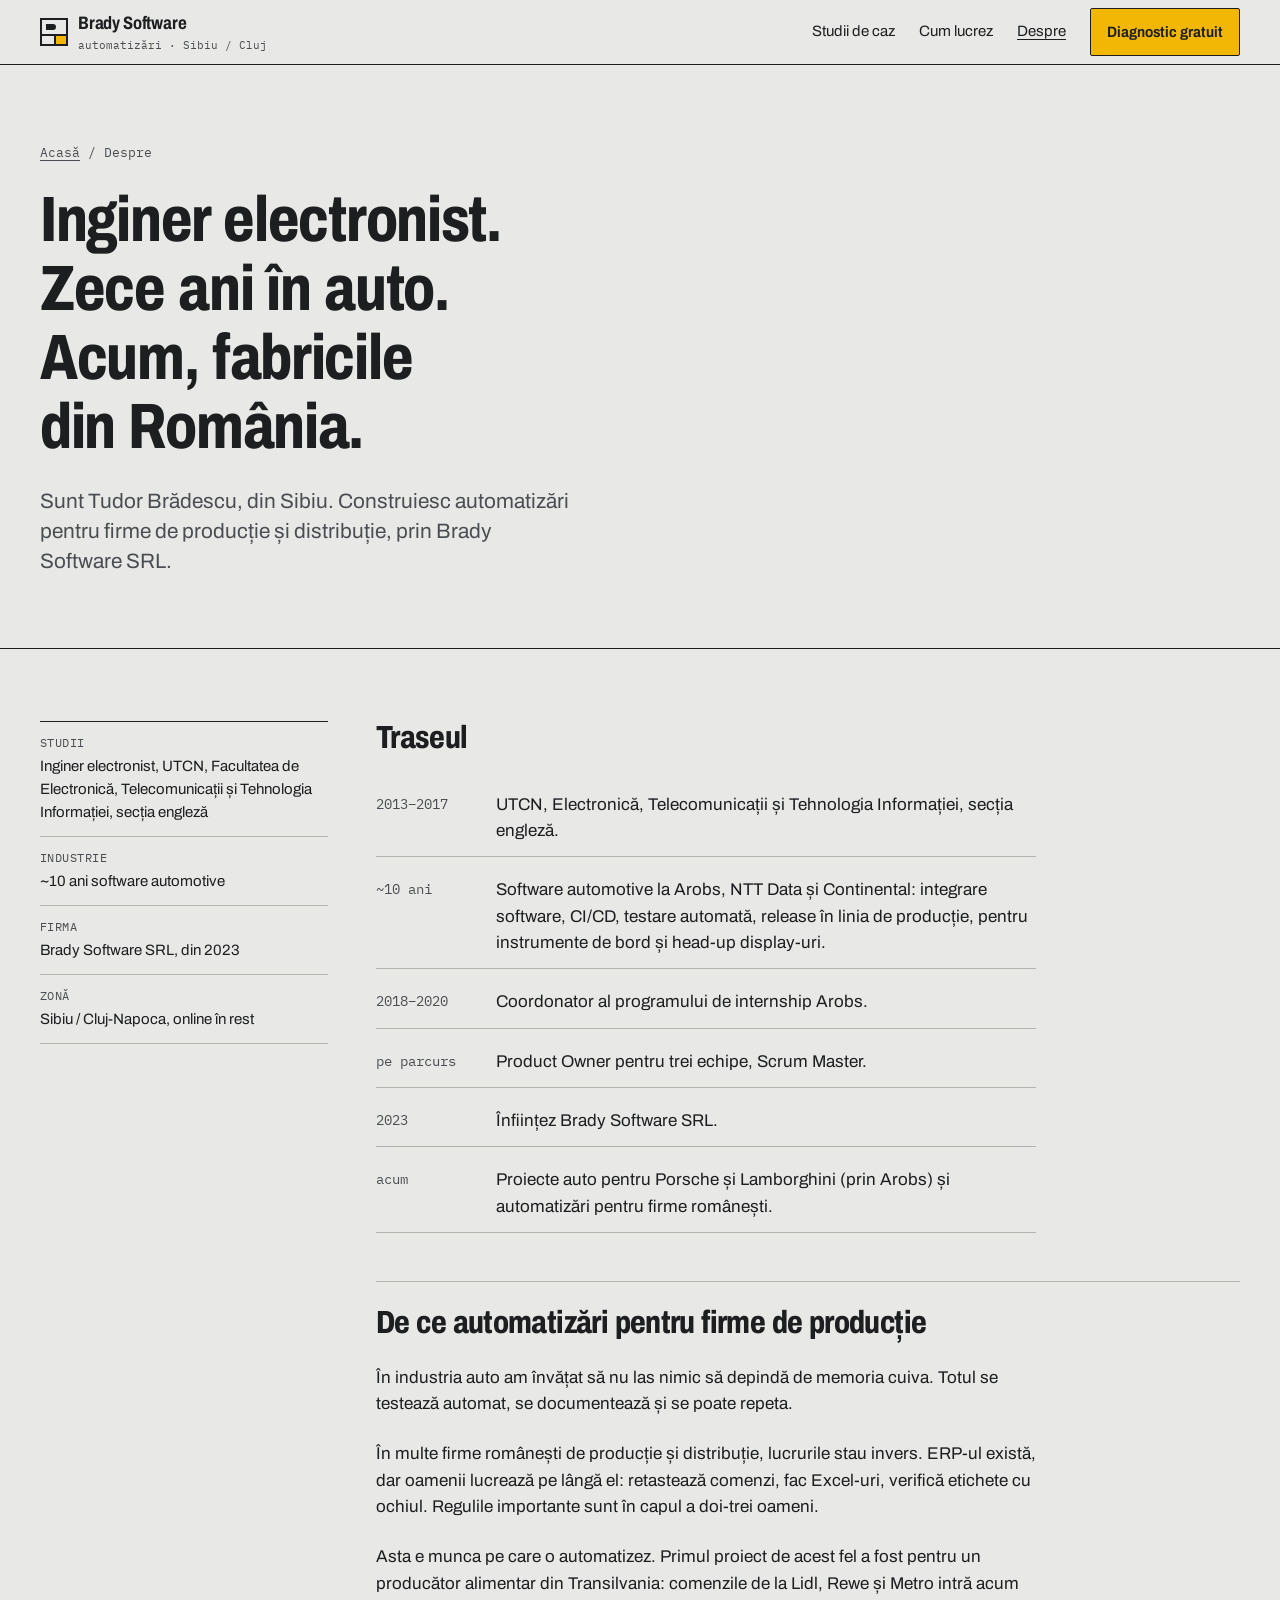
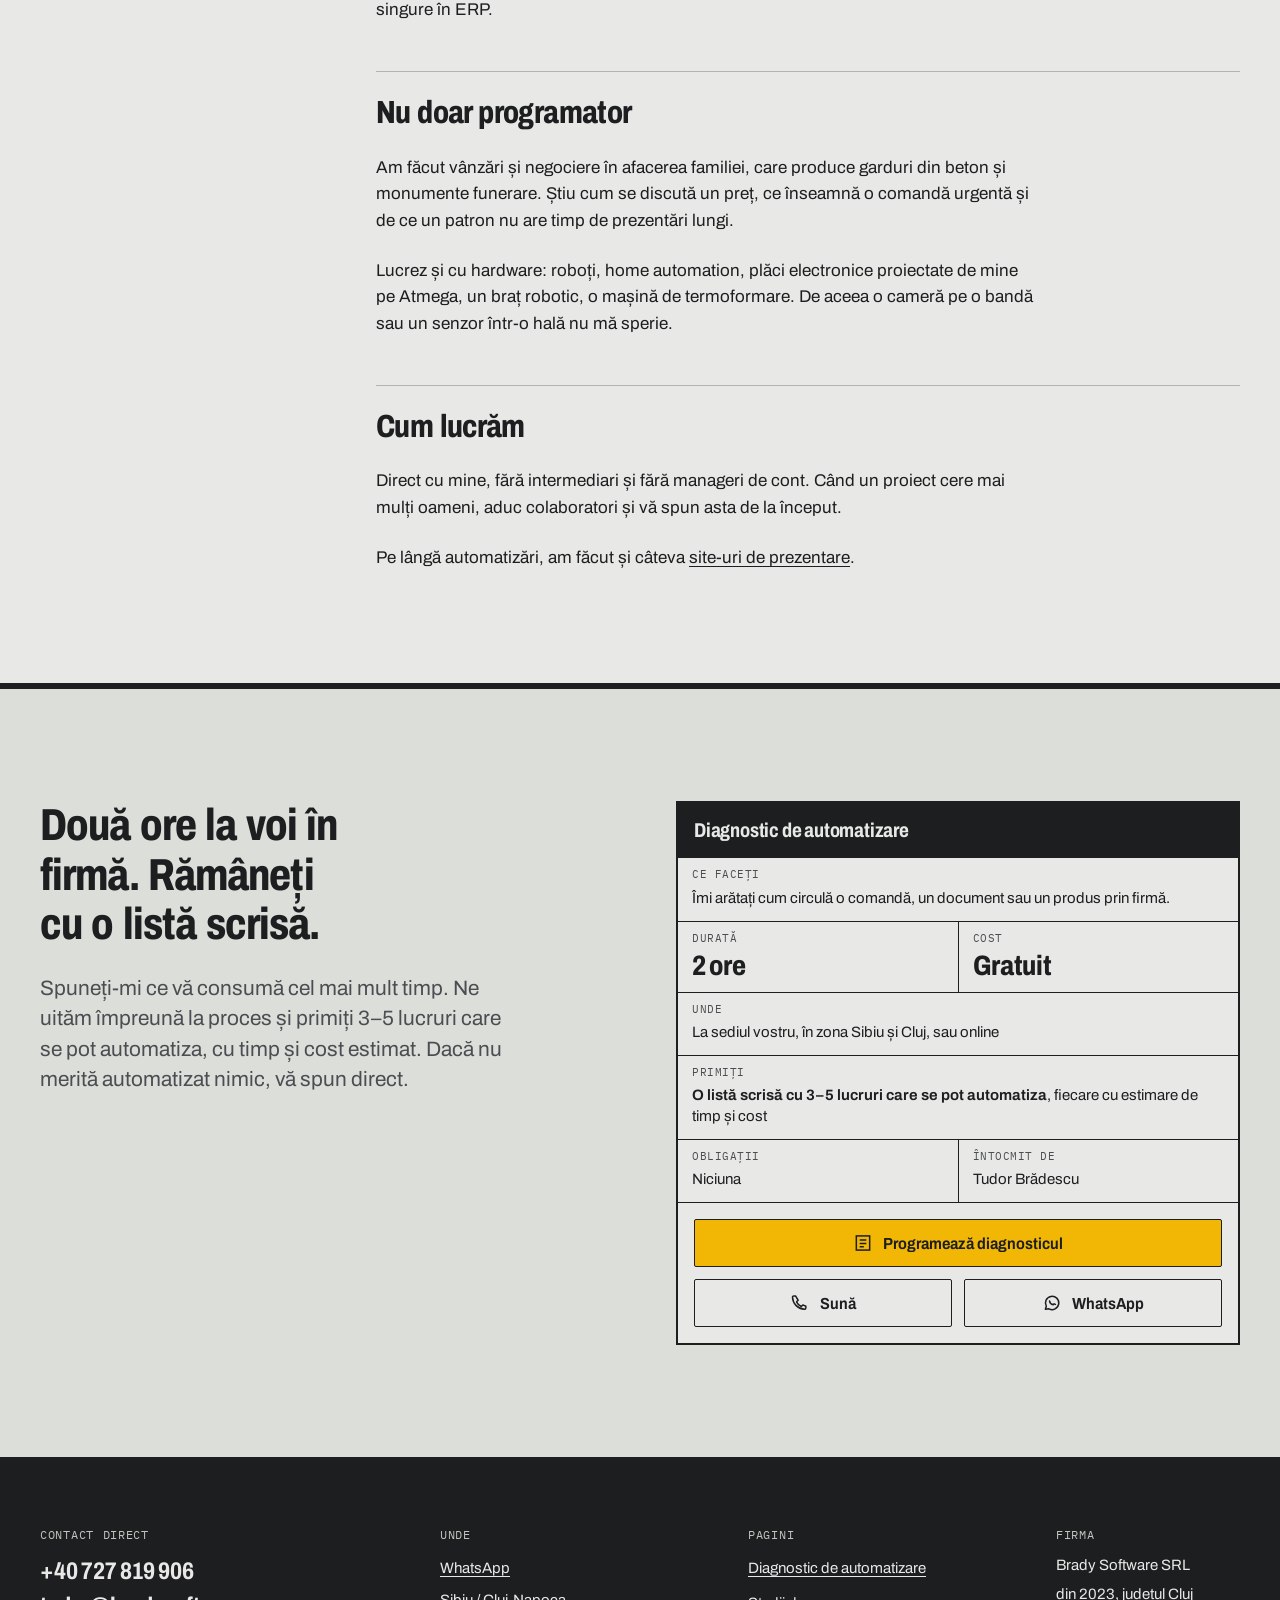
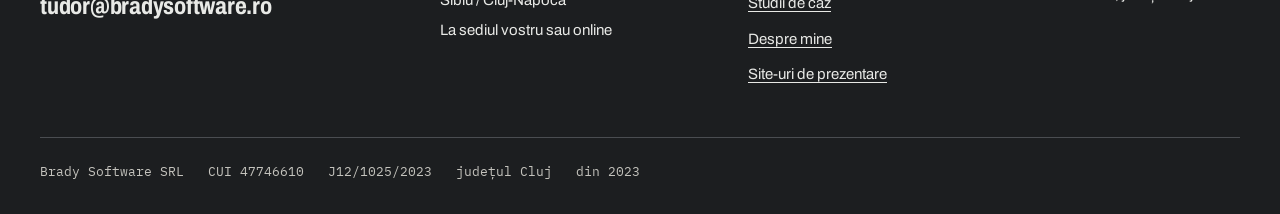
==== commit d92ab7ff: "Review cu 10 agenți: diagrama telefonului refăcută, /diagnostic reorganizat, texte curățate - dgPhon" ====
--- a/despre/index.html
+++ b/despre/index.html
@@ -29,7 +29,7 @@
   <div class="wrap">
     <a class="brand" href="/" aria-label="Brady Software, pagina principală"><svg viewBox="0 0 28 28" aria-hidden="true"><rect x="1" y="1" width="26" height="26" fill="none" stroke="#1C1E20" stroke-width="2"/><path d="M1 17h26M15 17v10" stroke="#1C1E20" stroke-width="2"/><rect x="16" y="18" width="10" height="8" fill="#F2B705"/><path d="M6 6h7a3 3 0 0 1 0 6H6z" fill="#1C1E20"/></svg><span>Brady Software<small>automatizări · Sibiu / Cluj</small></span></a>
     <nav class="nav" aria-label="Principal">
-      <a href="/#studii">Studii de caz</a>
+      <a href="/studii-de-caz/">Studii de caz</a>
       <a href="/#cum-lucrez" class="hide-sm">Cum lucrez</a>
       <a href="/despre/" aria-current="page">Despre</a>
       <a class="btn btn-signal" href="/diagnostic/">Diagnostic gratuit</a>
@@ -58,7 +58,7 @@
     <h2>Traseul</h2>
     <ol class="timeline">
       <li><span class="yr">2013–2017</span><span>UTCN, Electronică, Telecomunicații și Tehnologia Informației, secția engleză.</span></li>
-      <li><span class="yr">~10 ani</span><span>Software automotive la Arobs, NTT Data și Continental: integrare software, CI/CD, testare automată, release în linia de producție, pentru borduri și head-up display-uri.</span></li>
+      <li><span class="yr">~10 ani</span><span>Software automotive la Arobs, NTT Data și Continental: integrare software, CI/CD, testare automată, release în linia de producție, pentru instrumente de bord și head-up display-uri.</span></li>
       <li><span class="yr">2018–2020</span><span>Coordonator al programului de internship Arobs.</span></li>
       <li><span class="yr">pe parcurs</span><span>Product Owner pentru trei echipe, Scrum Master.</span></li>
       <li><span class="yr">2023</span><span>Înființez Brady Software SRL.</span></li>
@@ -82,17 +82,19 @@
 <section class="section cta-final" aria-labelledby="cta-final-h">
   <div class="wrap grid">
     <div>
-      <h2 id="cta-final-h">Două ore la voi în firmă. Plecați cu o listă scrisă.</h2>
-      <p class="lead">Spuneți-mi ce vă consumă cel mai mult timp. Ne uităm împreună la proces și primiți 3–5 lucruri care se pot automatiza, cu timp și cost estimat. Dacă nu se merită, vă spun asta.</p>
+      <h2 id="cta-final-h">Două ore la voi în firmă. Rămâneți cu o listă scrisă.</h2>
+      <p class="lead">Spuneți-mi ce vă consumă cel mai mult timp. Ne uităm împreună la proces și primiți 3–5 lucruri care se pot automatiza, cu timp și cost estimat. Dacă nu merită automatizat nimic, vă spun direct.</p>
     </div>
-    <section class="tblock" aria-label="Oferta: Diagnostic de automatizare">
-    <div class="tblock-title"><strong>Diagnostic de automatizare</strong><span>GRATUIT</span></div>
+    <section class="tblock" aria-label="Fișa diagnosticului de automatizare">
+    <div class="tblock-title"><strong>Diagnostic de automatizare</strong></div>
     <dl>
-      <dt>Ce faceți</dt><dd>Îmi arătați cum circulă o comandă, un document sau un produs prin firmă.</dd>
-      <dt>Durată</dt><dd>2 ore</dd>
-      <dt>Unde</dt><dd>La sediul vostru, în zona Sibiu și Cluj, sau online</dd>
-      <dt>Primiți</dt><dd><strong>O listă scrisă cu 3–5 lucruri care se pot automatiza</strong>, fiecare cu estimare de timp și cost</dd>
-      <dt>Obligații</dt><dd>Niciuna</dd>
+      <div class="c-wide"><dt>Ce faceți</dt><dd>Îmi arătați cum circulă o comandă, un document sau un produs prin firmă.</dd></div>
+      <div><dt>Durată</dt><dd class="tb-big">2 ore</dd></div>
+      <div><dt>Cost</dt><dd class="tb-big">Gratuit</dd></div>
+      <div class="c-wide"><dt>Unde</dt><dd>La sediul vostru, în zona Sibiu și Cluj, sau online</dd></div>
+      <div class="c-wide"><dt>Primiți</dt><dd><strong>O listă scrisă cu 3–5 lucruri care se pot automatiza</strong>, fiecare cu estimare de timp și cost</dd></div>
+      <div><dt>Obligații</dt><dd>Niciuna</dd></div>
+      <div><dt>Întocmit de</dt><dd>Tudor Brădescu</dd></div>
     </dl>
     <div class="tblock-foot"><div class="btn-row">
         <a class="btn btn-signal" href="/diagnostic/"><svg viewBox="0 0 24 24" aria-hidden="true" fill="none" stroke="currentColor" stroke-width="1.8"><rect x="4" y="3.5" width="16" height="17"/><path d="M8 8.5h8M8 12.5h8M8 16.5h5"/></svg>Programează diagnosticul</a>
@@ -123,7 +125,7 @@
         <h2>Pagini</h2>
         <ul>
           <li><a href="/diagnostic/">Diagnostic de automatizare</a></li>
-          <li><a href="/#studii">Studii de caz</a></li>
+          <li><a href="/studii-de-caz/">Studii de caz</a></li>
           <li><a href="/despre/">Despre mine</a></li>
           <li><a href="/site-uri/">Site-uri de prezentare</a></li>
         </ul>
@@ -139,5 +141,6 @@
     <p class="foot-legal"><span>Brady Software SRL</span><span>CUI 47746610</span><span>J12/1025/2023</span><span>județul Cluj</span><span>din 2023</span></p>
   </div>
 </footer>
+<script src="/assets/js/site.js" defer></script>
 </body>
 </html>
--- a/assets/css/site.css
+++ b/assets/css/site.css
@@ -377,3 +377,69 @@
 @media (max-width: 719px) { .hide-sm { display: none; } }
 .more-cases { margin-top: var(--s5); padding-top: var(--s4); border-top: 1px solid var(--ink); max-width: none; }
 @media (min-width: 960px) { .steps-3 { grid-template-columns: repeat(3, 1fr); } }
+
+/* ===== review 2026-11-03 ===== */
+h1, h2, h3 { line-height: 1.08; }
+.cta-final h2 { line-height: 1.1; }
+
+/* indicator cu celule (ISO 7200) */
+.tblock { border: 2px solid var(--ink); }
+.tblock-title { justify-content: flex-start; }
+.tblock dl { margin: 0; display: grid; grid-template-columns: 1fr 1fr; gap: 1px; background: var(--ink); border-bottom: 1px solid var(--ink); }
+.tblock dl > div { background: var(--paper-2); padding: 8px 14px 12px; min-width: 0; }
+.tblock dl > .c-wide { grid-column: 1 / -1; }
+.tblock dt, .tblock dd { border: 0; padding: 0; }
+.tblock dt { margin: 0 0 4px; font-size: 0.6875rem; letter-spacing: 0.05em; border-right: 0; padding-top: 0; }
+.tblock dd { margin: 0; line-height: 1.4; }
+.tblock .tb-big { font-stretch: 80%; font-weight: 760; font-size: 1.75rem; line-height: 1.05; letter-spacing: -0.01em; }
+.tblock-foot { border-top: 0; }
+.tblock:not(:has(.tblock-foot)) dl { border-bottom: 0; }
+
+/* CTA final: hârtie adâncită, nu bandă galbenă */
+.cta-final { background: var(--paper-2); color: var(--ink); border-top: 6px solid var(--ink); }
+.cta-final .lead { color: var(--ink-2); }
+.cta-final .tblock dl > div { background: var(--paper); }
+
+/* o singură mișcare: fluxul comenzilor */
+.dg .flow { animation: none; }
+.dg .flow.live { animation: flow 1.6s linear infinite; }
+@media (prefers-reduced-motion: reduce) { .dg .flow.live { animation: none; } }
+
+/* diagrame lizibile pe telefon */
+@media (max-width: 719px) {
+  .fig { padding: 10px; }
+  .fig figcaption { margin: 10px -10px -10px; padding: 10px; }
+  .dg text { font-size: 14px; }
+  .dg .t-sm { font-size: 13px; }
+  .dg .t-lg { font-size: 18px; }
+}
+.article .fig { max-width: 66ch; }
+.article .fig svg { max-width: 560px; }
+@media (min-width: 960px) { .case { align-items: start; } .case-body { padding-top: var(--s4); } }
+
+/* diagnostic */
+.event-note { display: inline-block; font-family: var(--mono); font-size: 0.8125rem; background: var(--signal); border: 1.5px solid var(--ink); padding: 6px 10px; margin-bottom: var(--s3); max-width: none; }
+.event-note[hidden] { display: none; }
+.proof-mini { list-style: none; margin: var(--s4) 0 0; padding: 0; border-top: 1px solid var(--ink); font-size: 0.9375rem; }
+.proof-mini li { padding: 10px 0 10px 20px; border-bottom: 1px solid var(--rule); position: relative; }
+.proof-mini li::before { content: ""; position: absolute; left: 0; top: 18px; width: 8px; height: 8px; background: var(--ink); }
+.dx-hero h1 { font-size: clamp(2.1rem, 1.4rem + 3.2vw, 4rem); max-width: 14ch; }
+.faq { margin: 0; border-top: 1.5px solid var(--ink); }
+.faq > div { padding: var(--s3) 0; border-bottom: 1px solid var(--rule); }
+.faq dt { font-weight: 650; font-stretch: 90%; font-size: 1.125rem; }
+.faq dd { margin: 6px 0 0; color: var(--ink-2); max-width: 60ch; }
+.form-status:empty { display: none; }
+.form-status:focus { outline: none; }
+.problems p a { color: var(--ink); font-weight: 600; }
+
+/* index studii de caz */
+.case-index { list-style: none; margin: 0; padding: 0; border-top: 1.5px solid var(--ink); }
+.case-index li { display: grid; gap: var(--s2); padding: var(--s5) 0; border-bottom: 1px solid var(--rule); justify-items: start; }
+.case-index h2 { font-size: clamp(1.4rem, 1.2rem + 1vw, 1.9rem); max-width: 26ch; }
+.case-index h2 a { text-decoration: none; }
+.case-index h2 a:hover { text-decoration: underline; text-decoration-thickness: 2px; }
+.case-index p { color: var(--ink-2); }
+@media (min-width: 960px) { .case-index li { grid-template-columns: 3fr 9fr; column-gap: var(--s6); } .case-index li > .status { grid-row: span 2; justify-self: start; margin-top: 8px; } }
+
+/* ținte de atingere în subsol și firimituri */
+.crumbs a { display: inline-block; padding: 6px 0; }
